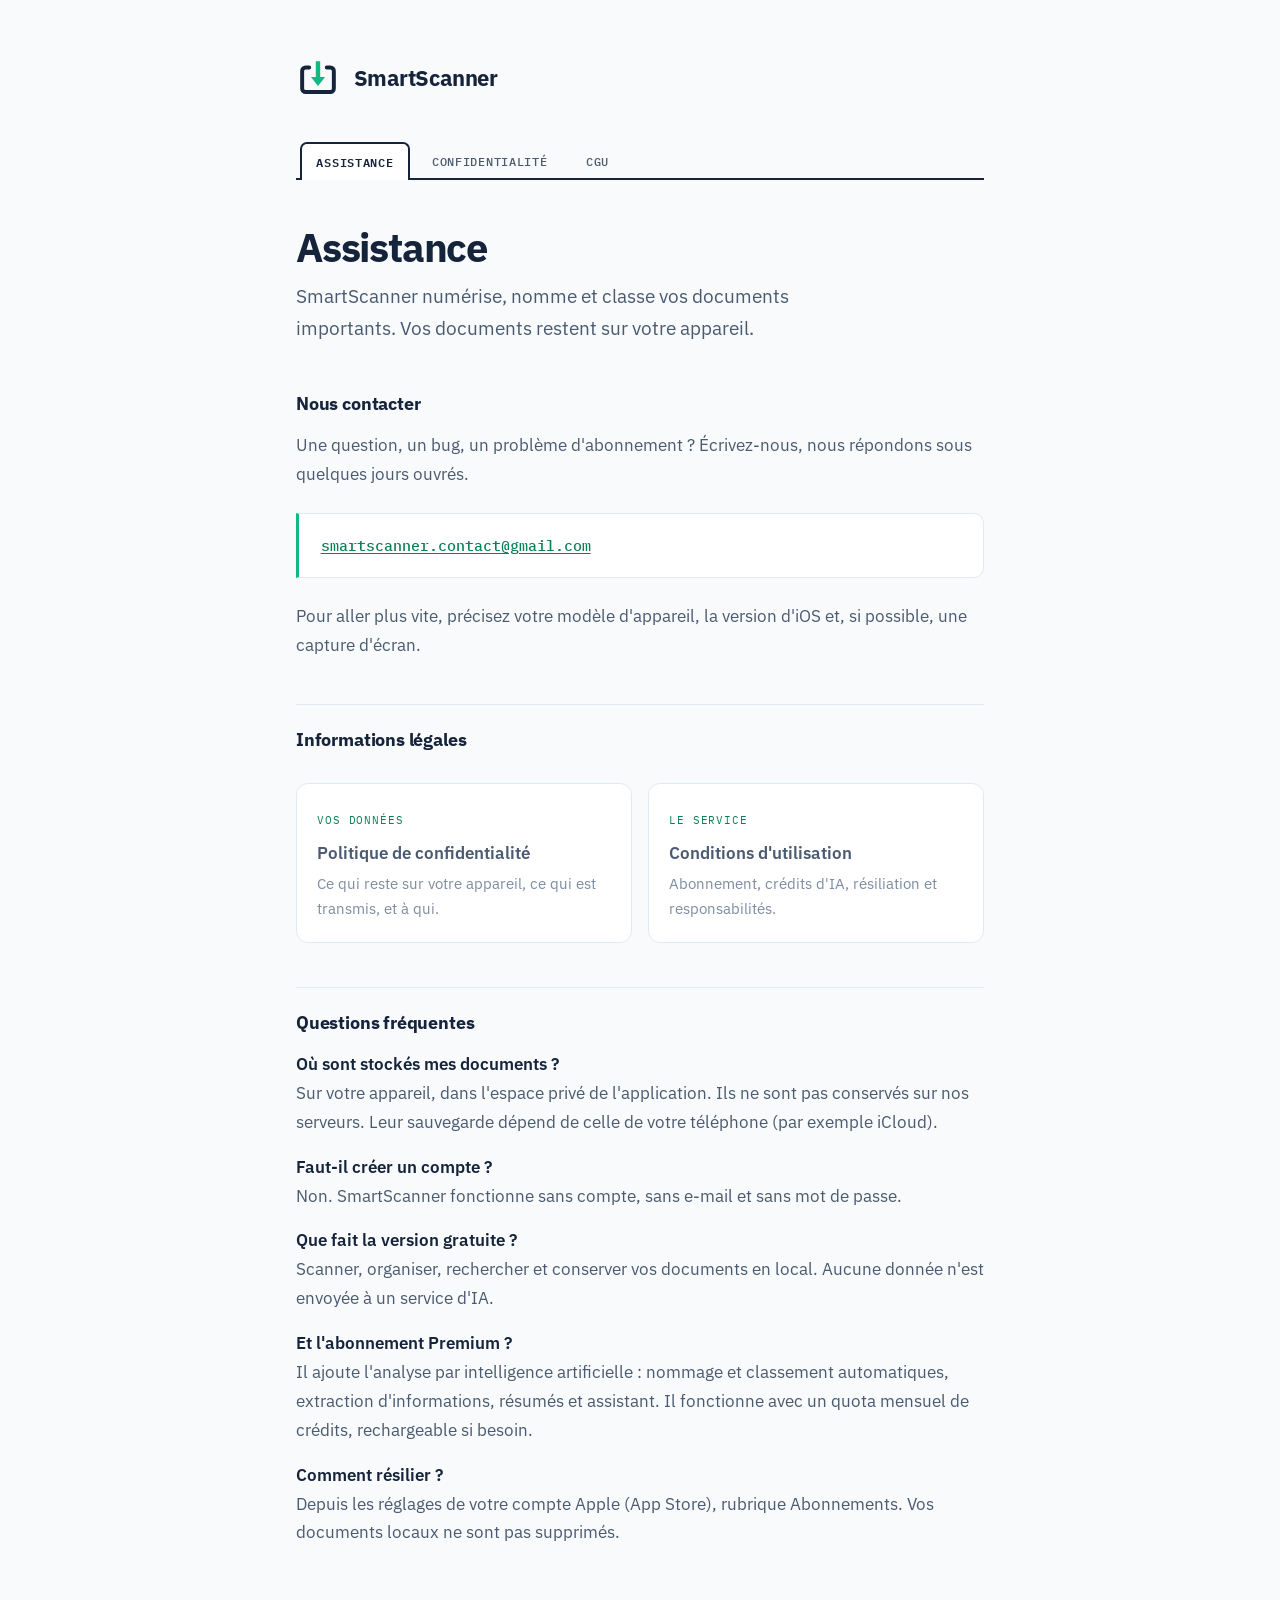
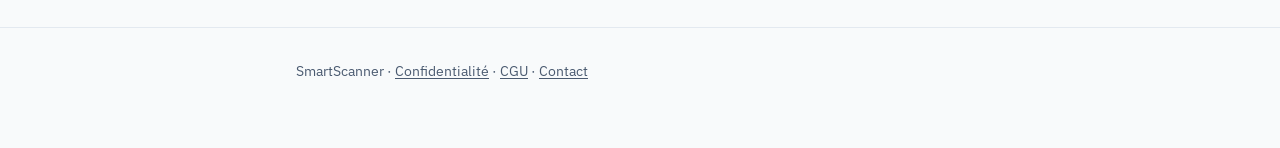
==== index.html @ 3f23e937 "Add files via upload" ====
<!doctype html>
<html lang="fr">
<head>
<meta charset="utf-8">
<meta name="viewport" content="width=device-width, initial-scale=1">
<title>SmartScanner · Assistance et informations légales</title>
<meta name="description" content="Page d'assistance de SmartScanner, l'application de gestion documentaire locale. Contact du support, politique de confidentialité et conditions d'utilisation.">
<link rel="stylesheet" href="style.css">
</head>
<body>

<header class="masthead">
  <div class="wrap">
    <a class="brand" href="index.html">
      <svg viewBox="0 0 100 100" aria-hidden="true">
        <path d="M30 26 H22 A8 8 0 0 0 14 34 V74 A8 8 0 0 0 22 82 H78 A8 8 0 0 0 86 74 V34 A8 8 0 0 0 78 26 H70"
              fill="none" stroke="#16243b" stroke-width="9" stroke-linecap="round" stroke-linejoin="round"/>
        <path d="M45 12 H55 V48 H66 L50 68 L34 48 H45 Z" fill="#10b981"/>
      </svg>
      <span class="brand-name">SmartScanner</span>
    </a>

    <nav class="tabs">
      <a class="tab" href="index.html" aria-current="page">Assistance</a>
      <a class="tab" href="privacy.html">Confidentialité</a>
      <a class="tab" href="terms.html">CGU</a>
    </nav>
  </div>
</header>

<main>
  <div class="wrap">

    <h1>Assistance</h1>
    <p class="hero-tagline">
      SmartScanner numérise, nomme et classe vos documents importants. Vos documents restent
      sur votre appareil.
    </p>

    <section>
      <h2>Nous contacter</h2>
      <p>
        Une question, un bug, un problème d'abonnement ? Écrivez-nous, nous répondons sous
        quelques jours ouvrés.
      </p>
      <div class="callout">
        <p class="mail"><a href="mailto:smartscanner.contact@gmail.com">smartscanner.contact@gmail.com</a></p>
      </div>
      <p>
        Pour aller plus vite, précisez votre modèle d'appareil, la version d'iOS et, si possible,
        une capture d'écran.
      </p>
    </section>

    <section>
      <h2>Informations légales</h2>
      <div class="cards">
        <a class="card" href="privacy.html">
          <span class="card-label">Vos données</span>
          <p class="card-title">Politique de confidentialité</p>
          <p class="card-desc">Ce qui reste sur votre appareil, ce qui est transmis, et à qui.</p>
        </a>
        <a class="card" href="terms.html">
          <span class="card-label">Le service</span>
          <p class="card-title">Conditions d'utilisation</p>
          <p class="card-desc">Abonnement, crédits d'IA, résiliation et responsabilités.</p>
        </a>
      </div>
    </section>

    <section>
      <h2>Questions fréquentes</h2>

      <p><strong>Où sont stockés mes documents ?</strong><br>
      Sur votre appareil, dans l'espace privé de l'application. Ils ne sont pas conservés sur nos
      serveurs. Leur sauvegarde dépend de celle de votre téléphone (par exemple iCloud).</p>

      <p><strong>Faut-il créer un compte ?</strong><br>
      Non. SmartScanner fonctionne sans compte, sans e-mail et sans mot de passe.</p>

      <p><strong>Que fait la version gratuite ?</strong><br>
      Scanner, organiser, rechercher et conserver vos documents en local. Aucune donnée n'est
      envoyée à un service d'IA.</p>

      <p><strong>Et l'abonnement Premium ?</strong><br>
      Il ajoute l'analyse par intelligence artificielle : nommage et classement automatiques,
      extraction d'informations, résumés et assistant. Il fonctionne avec un quota mensuel de
      crédits, rechargeable si besoin.</p>

      <p><strong>Comment résilier ?</strong><br>
      Depuis les réglages de votre compte Apple (App Store), rubrique Abonnements. Vos documents
      locaux ne sont pas supprimés.</p>
    </section>

  </div>
</main>

<footer>
  <div class="wrap">
    <p>
      SmartScanner ·
      <a href="privacy.html">Confidentialité</a> ·
      <a href="terms.html">CGU</a> ·
      <a href="mailto:smartscanner.contact@gmail.com">Contact</a>
    </p>
  </div>
</footer>

</body>
</html>
---- style.css ----
/* SmartScanner · site public (pages légales + support).
   Palette reprise du logo : navy du bac, vert de la flèche. */

@import url('https://fonts.googleapis.com/css2?family=IBM+Plex+Mono:wght@500&family=IBM+Plex+Sans:wght@400;500;600;700&display=swap');

:root {
  --ink: #16243b;
  --ink-soft: #4a5a70;
  --ink-faint: #7d8ca0;
  --paper: #f8fafb;
  --surface: #ffffff;
  --green: #10b981;
  --green-deep: #0b7f5a;
  --rule: #e3e9f0;
  --measure: 46rem;
}

* { box-sizing: border-box; }

html { -webkit-text-size-adjust: 100%; }

body {
  margin: 0;
  background: var(--paper);
  color: var(--ink);
  font-family: 'IBM Plex Sans', system-ui, -apple-system, 'Segoe UI', sans-serif;
  font-size: 17px;
  line-height: 1.7;
}

.wrap {
  max-width: var(--measure);
  margin: 0 auto;
  padding: 0 1.5rem;
}

/* ---- En-tête marque ---- */

.masthead {
  padding: 3.5rem 0 0;
}

.brand {
  display: flex;
  align-items: center;
  gap: 0.85rem;
  text-decoration: none;
  color: inherit;
}

.brand svg { width: 44px; height: 44px; flex: none; }

.brand-name {
  font-size: 1.35rem;
  font-weight: 700;
  letter-spacing: -0.02em;
}

/* ---- Intercalaires (onglets), clin d'oeil aux intercalaires de l'app ---- */

.tabs {
  display: flex;
  gap: 0.35rem;
  margin: 2.5rem 0 0;
  border-bottom: 2px solid var(--ink);
  padding-left: 0.25rem;
}

.tab {
  font-family: 'IBM Plex Mono', ui-monospace, monospace;
  font-size: 0.74rem;
  font-weight: 500;
  letter-spacing: 0.06em;
  text-transform: uppercase;
  text-decoration: none;
  color: var(--ink-soft);
  padding: 0.5rem 0.9rem;
  border: 2px solid transparent;
  border-bottom: none;
  border-radius: 7px 7px 0 0;
  transform: translateY(2px);
}

.tab:hover { color: var(--ink); background: #eef2f6; }

.tab[aria-current='page'] {
  color: var(--ink);
  background: var(--surface);
  border-color: var(--ink);
  font-weight: 600;
}

/* ---- Contenu ---- */

main { padding: 2.75rem 0 4rem; }

h1 {
  font-size: clamp(1.85rem, 5vw, 2.5rem);
  line-height: 1.15;
  letter-spacing: -0.03em;
  margin: 0 0 0.6rem;
}

.updated {
  font-family: 'IBM Plex Mono', ui-monospace, monospace;
  font-size: 0.78rem;
  color: var(--ink-faint);
  margin: 0 0 2.5rem;
}

h2 {
  font-size: 1.12rem;
  letter-spacing: -0.01em;
  margin: 2.75rem 0 0.75rem;
  padding-top: 1.25rem;
  border-top: 1px solid var(--rule);
}

main > .wrap > section:first-of-type h2 { border-top: none; padding-top: 0; }

p { margin: 0 0 1rem; color: var(--ink-soft); }

ul { margin: 0 0 1rem; padding-left: 1.15rem; }

li { margin-bottom: 0.4rem; color: var(--ink-soft); }

li::marker { color: var(--green); }

strong { color: var(--ink); font-weight: 600; }

a { color: var(--green-deep); text-underline-offset: 2px; }

/* ---- Bloc mis en avant ---- */

.callout {
  background: var(--surface);
  border: 1px solid var(--rule);
  border-left: 3px solid var(--green);
  border-radius: 0 10px 10px 0;
  padding: 1.15rem 1.35rem;
  margin: 1.5rem 0;
}

.callout p:last-child { margin-bottom: 0; }

.lede {
  font-size: 1.12rem;
  color: var(--ink);
}

/* ---- Accueil ---- */

.hero-tagline {
  font-size: 1.2rem;
  color: var(--ink-soft);
  max-width: 34rem;
  margin: 0 0 2rem;
}

.cards {
  display: grid;
  gap: 1rem;
  grid-template-columns: repeat(auto-fit, minmax(230px, 1fr));
  margin: 1.75rem 0;
}

.card {
  display: block;
  background: var(--surface);
  border: 1px solid var(--rule);
  border-radius: 12px;
  padding: 1.25rem;
  text-decoration: none;
  color: inherit;
  transition: border-color 0.15s ease, transform 0.15s ease;
}

.card:hover { border-color: var(--green); transform: translateY(-2px); }

.card-label {
  font-family: 'IBM Plex Mono', ui-monospace, monospace;
  font-size: 0.7rem;
  letter-spacing: 0.08em;
  text-transform: uppercase;
  color: var(--green-deep);
}

.card-title { font-weight: 600; margin: 0.35rem 0 0.25rem; }

.card-desc { font-size: 0.92rem; color: var(--ink-faint); margin: 0; }

.mail {
  font-family: 'IBM Plex Mono', ui-monospace, monospace;
  font-size: 0.95rem;
  font-weight: 500;
  word-break: break-all;
}

/* ---- Pied ---- */

footer {
  border-top: 1px solid var(--rule);
  padding: 2rem 0 3rem;
  font-size: 0.86rem;
  color: var(--ink-faint);
}

footer a { color: var(--ink-soft); }

@media (max-width: 480px) {
  body { font-size: 16px; }
  .tabs { gap: 0.15rem; }
  .tab { padding: 0.45rem 0.6rem; font-size: 0.67rem; }
}
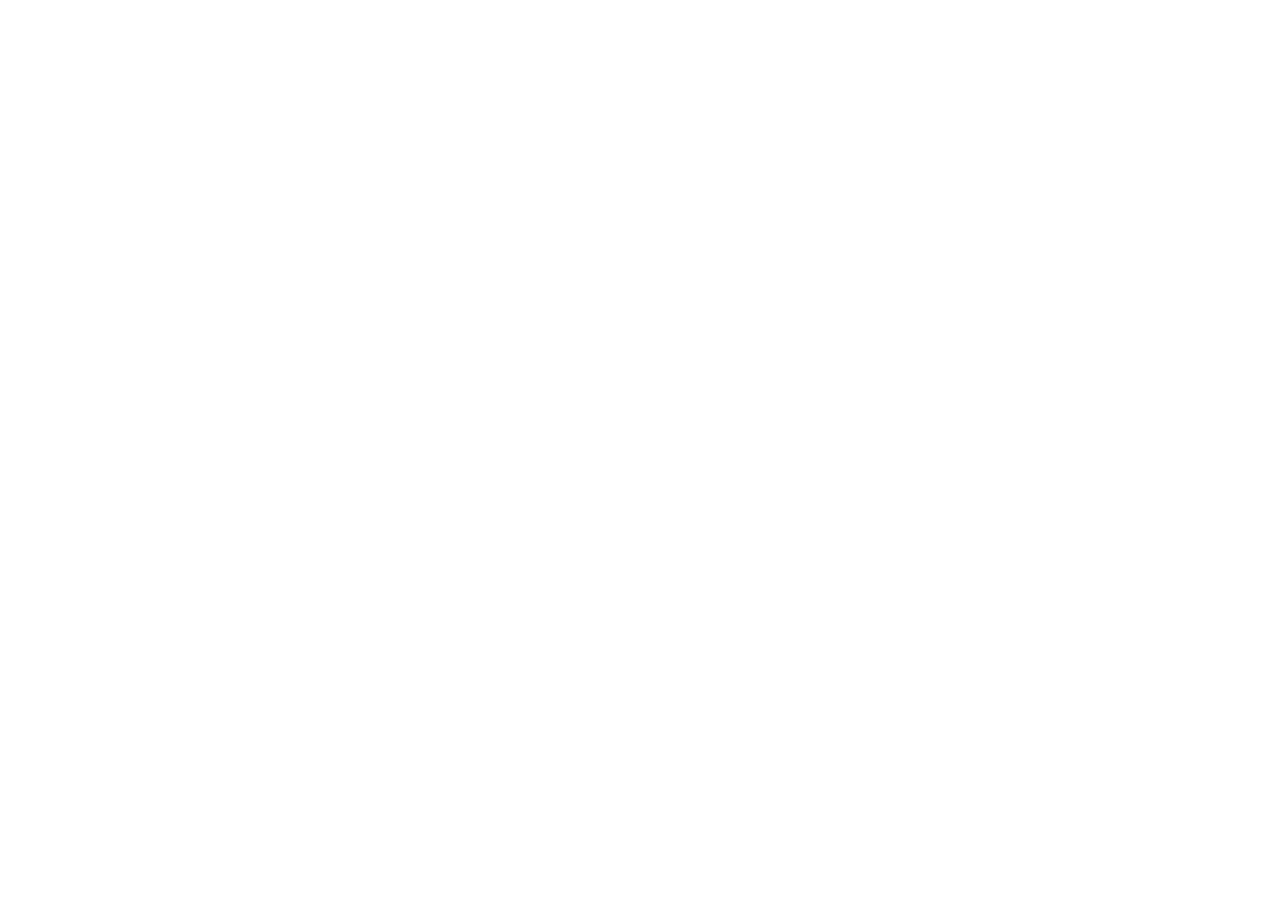
==== commit 2f43589c: "Rediriger vers le nouveau site SmartScanner Chaque page pointe désormais vers son équivalent sur htt" ====
--- a/index.html
+++ b/index.html
@@ -6,8 +6,11 @@
 <title>SmartScanner · Assistance et informations légales</title>
 <meta name="description" content="Page d'assistance de SmartScanner, l'application de gestion documentaire locale. Contact du support, politique de confidentialité et conditions d'utilisation.">
 <link rel="stylesheet" href="style.css">
+<link rel="canonical" href="https://smartscanner-enzouh.web.app/support/">
+<meta http-equiv="refresh" content="0; url=https://smartscanner-enzouh.web.app/support/">
 </head>
 <body>
+<p style="margin:0;padding:14px 18px;background:#ECFDF5;color:#1A2B4A;font:15px/1.5 system-ui,sans-serif;text-align:center">Cette page a déménagé : consultez <a href="https://smartscanner-enzouh.web.app/support/">l’aide de SmartScanner</a> sur le nouveau site.</p>
 
 <header class="masthead">
   <div class="wrap">
